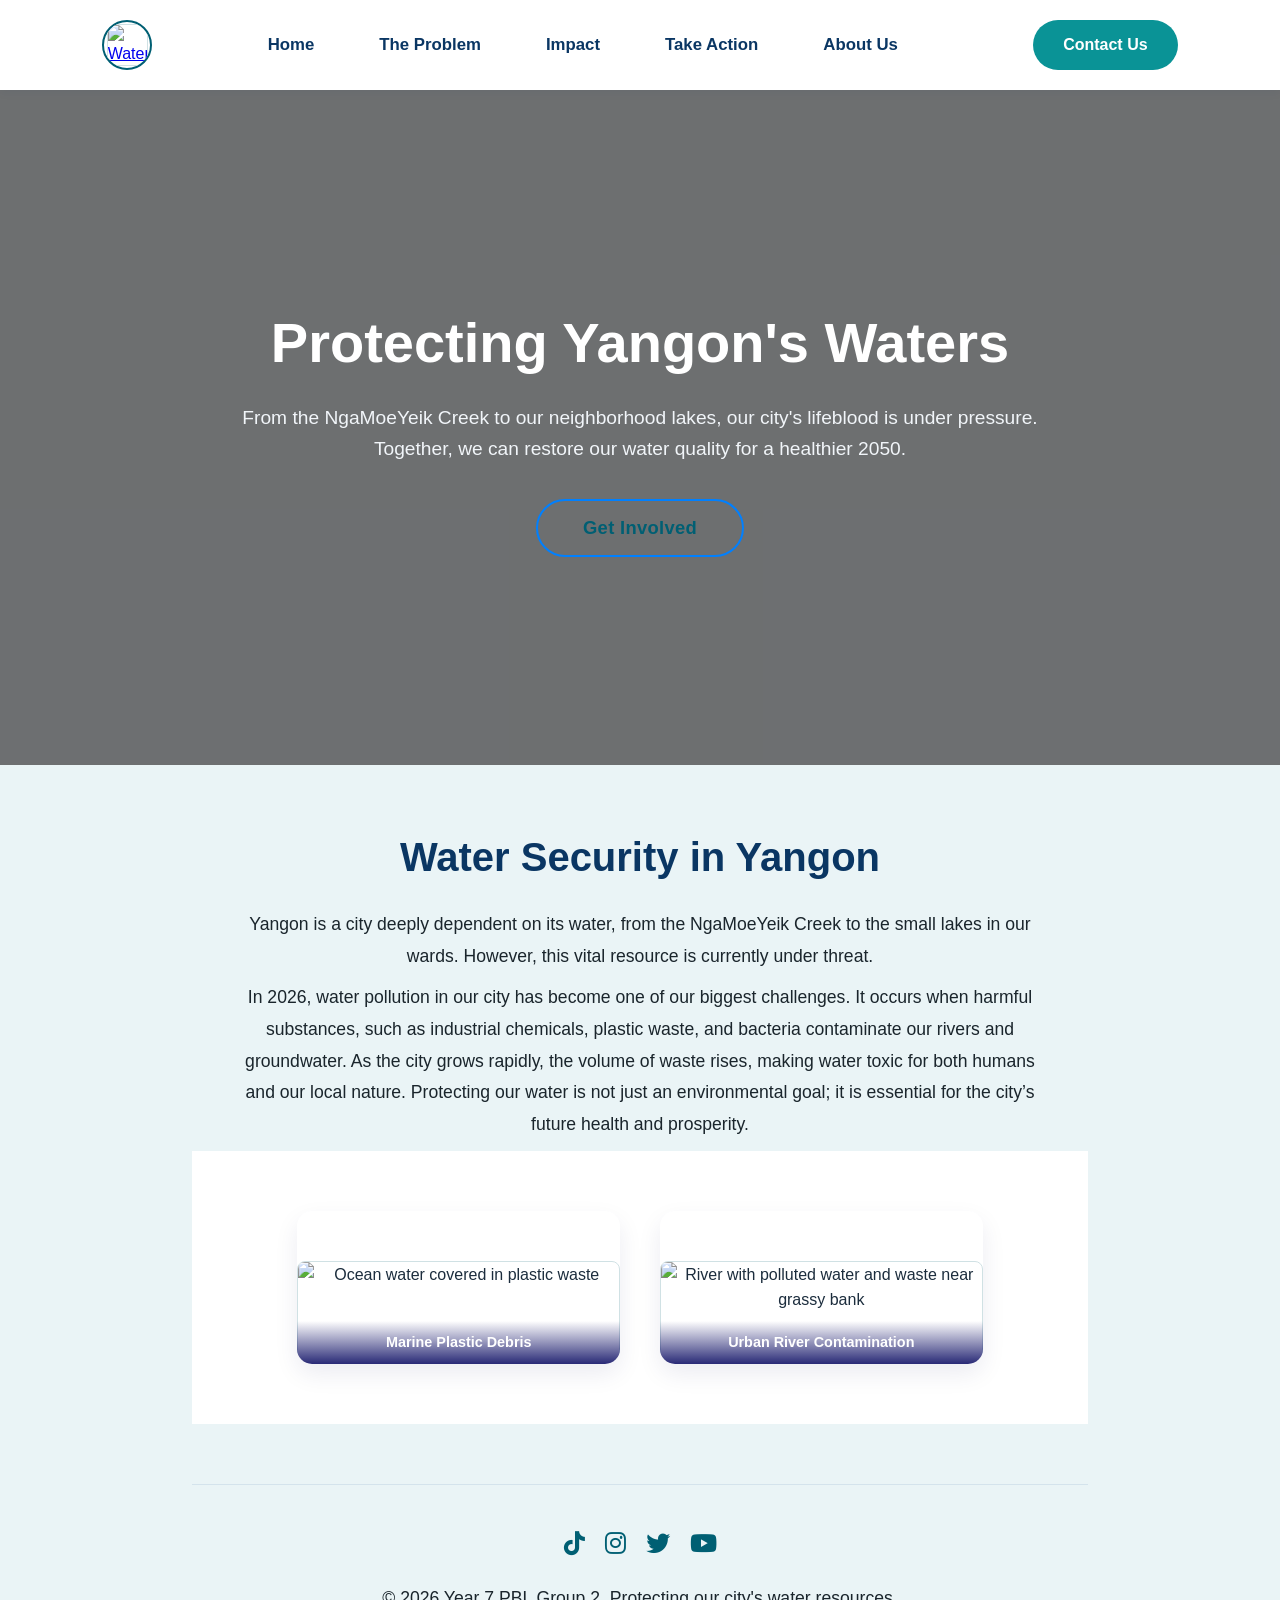
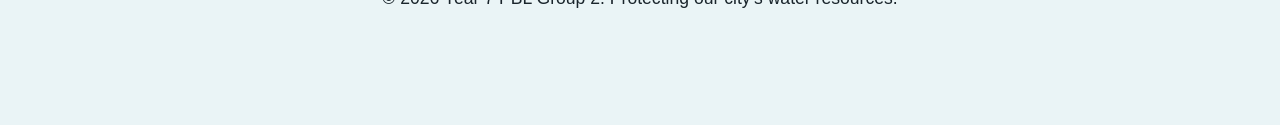
==== index.html @ c364b118 "Add files via upload" ====
<!DOCTYPE html>
<html lang="en">
<head>
    <meta charset="UTF-8">
    <meta name="viewport" content="width=device-width, initial-scale=1.0">
    <title>Water Pollution</title>
    <link rel="stylesheet" href="style.css" />
    <link rel="stylesheet" href="https://cdnjs.cloudflare.com/ajax/libs/font-awesome/6.4.0/css/all.min.css" />
</head>
<body>

    <nav class="navbar">
        <a href="index.html" class="logo-circle">
            <img src="Image.jpg" alt="Waterguards Logo" class="logo-img">
        </a>

        <div class="nav-links">
            <a href="index.html">Home</a>
            <a href="problem.html">The Problem</a>
            <a href="impact.html">Impact</a>
            <a href="action.html">Take Action</a>
            <a href="about-us.html">About Us</a>
        </div>
        <a href="contact.html" class="cta-button">Contact Us</a>
    </nav>

<header class="hero-section">

    <div class="hero-overlay">
        <div class="hero-content">
            <h1>Protecting Yangon's Waters</h1>
            <p>From the NgaMoeYeik Creek to our neighborhood lakes, our city's lifeblood is under pressure. Together, we can restore our water quality for a healthier 2050.</p>
            
            <div class="hero-buttons">
                <label for="modal-toggle" class="btn secondary">Get Involved</label>
            </div>
        </div>
    </div>
    
    <input type="checkbox" id="modal-toggle" class="modal-checkbox">

    <div class="modal">
        <div class="modal-content">
            <label for="modal-toggle" class="close">&times;</label>
            
            <h2>Sign In / Sign Up</h2>
            <form>
                <input type="email" placeholder="Email Address" required>
                <input type="password" placeholder="Password" required>
                <button type="submit" class="btn">Submit</button>
            </form>
        </div>
    </div>

</header>

    <section class="yangon-context">
        <h2>Water Security in Yangon</h2>
        <p>Yangon is a city deeply dependent on its water, from the NgaMoeYeik Creek to the small lakes in our wards. However, this vital resource is currently under threat.</p>
        <p>In 2026, water pollution in our city has become one of our biggest challenges. It occurs when harmful substances, such as industrial chemicals, plastic waste, and bacteria contaminate our rivers and groundwater. As the city grows rapidly, the volume of waste rises, making water toxic for both humans and our local nature. Protecting our water is not just an environmental goal; it is essential for the city’s future health and prosperity.</p>
        </div>
    </div>

    <section class="pollution-gallery">
    <div class="gallery-wrapper">
        
        <div class="gallery-item">
            <img src="https://i.pinimg.com/1200x/51/f4/e3/51f4e3aa4b358400df743735cdded271.jpg" alt="Ocean water covered in plastic waste" class="gallery-image">
            <div class="image-label">Marine Plastic Debris</div>
        </div>
        
        <div class="gallery-item">
            <img src="https://i.pinimg.com/736x/75/84/f1/7584f1c8b7a0b42610ab12e9f78e097f.jpg" alt="River with polluted water and waste near grassy bank" class="gallery-image">
            <div class="image-label">Urban River Contamination</div>
        </div>
        
    </div>
</section>

    <footer class="footer">
        <div class="social-links">
            <a href="https://www.tiktok.com/" target="_blank" aria-label="TikTok"><i class="fab fa-tiktok"></i></a>
            <a href="https://www.instagram.com/" target="_blank" aria-label="Instagram"><i class="fab fa-instagram"></i></a>
            <a href="https://x.com/" target="_blank" aria-label="Twitter"><i class="fab fa-twitter"></i></a>
            <a href="https://www.youtube.com/" target="_blank" aria-label="YouTube"><i class="fab fa-youtube"></i></a>
        </div>
        <p>&copy; 2026 Year 7 PBL Group 2. Protecting our city's water resources.</p>
    </footer>

</body>
</html>
---- style.css ----
/* Index /* 
* {
    margin: 0;
    padding: 0;
    box-sizing: border-box;
    font-family: 'Segoe UI', sans-serif;
    scroll-behavior: smooth;
}

body {
    line-height: 1.6;
    color: #1a252c;
    background-color: #f4f9fc;
}

/* --- Theme Colors --- */
:root {
    --primary-blue: #006673; 
    --primary-accent: #00a3b4; 
    --dark-blue: #03045e;
    --cta-green: #006673;
    --cta-hover: #005561; 
}

.navbar {
    display: flex;
    justify-content: space-between;
    align-items: center;
    padding: 10px 5%;
    background-color: #ffffff;
    box-shadow: 0 2px 10px rgba(3, 4, 94, 0.05); 
    position: sticky;
    top: 0;
    z-index: 1000;
}

.logo-circle {
    width: 50px;
    height: 50px;
    background-color: #ffffff;
    border-radius: 50%;
    border: 2px solid var(--primary-blue);
    display: flex;
    justify-content: center;
    align-items: center;
    overflow: hidden; 
    cursor: pointer;
    transition: transform 0.3s ease, border-color 0.3s ease;
}

.logo-circle:hover {
    transform: scale(1.1);
    border-color: var(--primary-accent);
}

.logo-img {
    max-width: 90%;
    max-height: 90%;
    object-fit: contain;
}

.navbar {
    display: flex;
    justify-content: space-between;
    align-items: center;
    padding: 20px 8%; 
    background-color: #ffffff;
    box-shadow: 0 2px 10px rgba(3, 4, 94, 0.05); 
    position: sticky;
    top: 0;
    z-index: 1000;
}

.nav-links {
    display: flex;
    gap: 45px; 
}

.nav-links a {
    text-decoration: none;
    color: var(--dark-blue); 
    font-weight: 600;
    font-size: 1.05rem; 
    transition: all 0.3s ease;
    padding: 5px 10px;
}

.nav-links a:hover {
    color: var(--primary-accent);
    transform: translateY(-2px);
}

.cta-button {
    background-color: var(--cta-green);
    color: #ffffff;
    padding: 12px 30px; 
    border: none;
    border-radius: 25px;
    cursor: pointer;
    font-weight: bold;
    margin-left: 20px;
}

@media (max-width: 600px) {
    .navbar {
        flex-direction: column;
        gap: 15px;
        padding: 1rem 5%;
    }
    .logo-circle {
        width: 40px;
        height: 40px;
    }
    .nav-links {
        flex-direction: column;
        align-items: center;
        gap: 10px;
    }
}

/* Header */
.hero-section {
    position: relative;
    width: 100%;
    min-height: 75vh;
    background-image: url('https://i.pinimg.com/1200x/fe/5a/a8/fe5aa83a6c1b85cbc295383f99c4b17a.jpg'); 
    background-size: cover;
    background-position: center;
}

.hero-overlay {
    position: absolute;
    top: 0; left: 0;
    width: 100%; height: 100%;
    background: rgba(0, 0, 0, 0.55); 
    display: flex;
    justify-content: center;
    align-items: center;
    padding: 20px;
}

.hero-content {
    max-width: 800px;
    text-align: center;
    display: flex;
    flex-direction: column;
    align-items: center;
}

.hero-content h1 {
    font-size: 3.5rem;
    color: #ffffff;
    margin-bottom: 15px;
    font-weight: 700;
}

.hero-content p {
    font-size: 1.2rem;
    color: #f1f5f9;
    line-height: 1.6;
    margin-bottom: 35px; 
}

.hero-buttons {
    display: block;
    width: 100%;
}

.btn.secondary {
    display: inline-block;
    background-color: var(--cta-green); 
    border: 2px solid var(--primary-accent);
    color: #ffffff;
    font-family: 'Segoe UI', Tahoma, Geneva, Verdana, sans-serif;
    font-weight: 600;
    font-size: 1.15rem;
    letter-spacing: 0.3px;
    padding: 12px 45px;
    border-radius: 50px; 
    text-align: center;
    text-decoration: none;
    cursor: pointer;
    transition: background-color 0.2s ease, transform 0.2s ease;
}

.btn.secondary:hover {
    background-color: var(--cta-hover);
    transform: scale(1.02); 
}

@media (max-width: 768px) {
    .hero-content h1 {
        font-size: 2.5rem;
    }
    .hero-content p {
        font-size: 1.05rem;
    }
}

.btn {
    padding: 12px 30px;
    font-size: 1rem;
    font-weight: 600;
    border-radius: 50px; 
    cursor: pointer;
    transition: all 0.3s ease;
    border: 2px solid var(--primary-blue);
}

.btn:first-child {
    background-color: var(--primary-blue);
    color: #ffffff;
}

.btn:first-child:hover {
    background-color: var(--primary-accent);
    border-color: var(--primary-accent);
    transform: translateY(-2px); 
    box-shadow: 0 4px 10px rgba(0, 102, 115, 0.3);
}

.btn.secondary {
    background-color: transparent;
    color: var(--primary-blue);
}

.btn.secondary:hover {
    background-color: var(--primary-blue);
    color: #ffffff;
    transform: translateY(-2px);
    box-shadow: 0 4px 10px rgba(0, 102, 115, 0.3);
}

.close {
    position: absolute;
    top: 10px; right: 15px;
    font-size: 20px;
    cursor: pointer;
}

.modal-checkbox {
    display: none;
}

.modal {
    display: none;
    position: fixed;
    top: 0; left: 0;
    width: 100%; height: 100%;
    background: rgba(3, 4, 94, 0.6); 
    z-index: 2000;
}

.modal-checkbox:checked + .modal {
    display: block;
}

.modal-content {
    background: #ffffff;
    margin: 10% auto;
    padding: 40px;
    width: 90%;
    max-width: 400px;
    border-radius: 15px;
    text-align: center;
    position: relative;
    box-shadow: 0 10px 30px rgba(3, 4, 94, 0.15); 
}

.close {
    position: absolute;
    top: 15px; right: 20px;
    font-size: 24px;
    cursor: pointer;
    color: var(--dark-blue);
}

.modal-content input {
    width: 100%;
    padding: 12px;
    margin: 10px 0;
    border: 1px solid #c8d7dd; 
    border-radius: 5px;
}

/* Sections */
.stats {
    display: flex;
    justify-content: space-between;
    padding: 60px 10%;
    gap: 20px;
}

.stat-card {
    flex: 1;
    text-align: center;
    padding: 30px;
    background: #ffffff; 
    border-radius: 10px;
    border-top: 5px solid var(--primary-accent);
    box-shadow: 0 4px 15px rgba(3, 4, 94, 0.04);
}

.yangon-context {
    padding: 60px 15%;
    background-color: #eaf4f6; 
    text-align: center;
}

.yangon-context h2 {
    font-size: 2.5rem;
    color: var(--dark-blue);
    margin-bottom: 20px;
}

.yangon-context p {
    font-size: 1.1rem;
    color: #1a252c;
    max-width: 800px;
    margin: 10px auto;
    line-height: 1.8;
}

.stat-card h3 { font-size: 2.5rem; color: var(--dark-blue); }

.pollution-gallery {
    padding: 60px 10%;
    background-color: #ffffff; 
}

.gallery-wrapper {
    display: flex;
    justify-content: center;
    gap: 40px; 
    flex-wrap: wrap;
}

.gallery-item {
    flex: 0 0 45%; 
    min-width: 280px; 
    position: relative;
    border-radius: 15px;
    overflow: hidden; 
    box-shadow: 0 10px 25px rgba(3, 4, 94, 0.08); 
    transition: all 0.4s ease-out; 
    background: #ffffff; 
}

.gallery-item:hover {
    transform: translateY(-8px) scale(1.02);
    box-shadow: 0 20px 40px rgba(0, 102, 115, 0.15); 
}

.gallery-image {
    width: 100%;
    height: 100%;
    object-fit: cover;
    display: block;
    transition: transform 0.4s ease-out;
}

.image-label {
    position: absolute;
    bottom: 0; left: 0; right: 0;
    padding: 10px 15px;
    background: linear-gradient(transparent, rgba(3, 4, 94, 0.85)); 
    color: #ffffff;
    font-size: 0.9rem;
    font-weight: 600;
}

/* Mobile */
@media (max-width: 768px) {
    .stats {
        flex-direction: column;
    }
    
    .stat-card {
        width: 100%;
    }

    .hero h1 {
        font-size: 2.5rem;
    }
}

/* Footer */
.footer {
    text-align: center;
    padding: 40px;
    margin-top: 50px;
    border-top: 1px solid #d0e1e4;
    font-size: 0.9rem;
    color: #3b4850;
}

.social-links {
    margin-bottom: 20px;
    display: flex;
    justify-content: center;
    gap: 20px;
}

.social-links a {
    color: var(--primary-blue); 
    font-size: 1.5rem;
    transition: transform 0.3s ease, color 0.3s ease;
}

.social-links a:hover {
    color: var(--primary-accent); 
    transform: scale(1.2);
}

/* Problem */
* {
    margin: 0;
    padding: 0;
    box-sizing: border-box;
    font-family: 'Segoe UI', sans-serif;
    scroll-behavior: smooth;
}

body {
    line-height: 1.6;
    color: #1a252c; 
    background-color: #f4f9fc; 
}

:root {
    --primary-blue: #006673; 
    --primary-accent: #00a3b4; 
    --dark-blue: #03045e; 
    --cta-green: #006673; 
    --cta-hover: #005561; 
}

.navbar {
    display: flex;
    justify-content: space-between;
    align-items: center;
    padding: 10px 5%;
    background-color: #ffffff;
    box-shadow: 0 2px 10px rgba(3, 4, 94, 0.05); 
    position: sticky;
    top: 0;
    z-index: 1000;
}

/* Circular Logo Container */
.logo-circle {
    width: 50px;
    height: 50px;
    background-color: #ffffff;
    border-radius: 50%;
    border: 2px solid var(--primary-blue);
    display: flex;
    justify-content: center;
    align-items: center;
    overflow: hidden; 
    cursor: pointer;
    transition: transform 0.3s ease, border-color 0.3s ease;
}

.logo-circle:hover {
    transform: scale(1.1);
    border-color: var(--primary-accent);
}

.logo-img {
    max-width: 90%; 
    max-height: 90%;
    object-fit: contain; 
}

.navbar {
    display: flex;
    justify-content: space-between;
    align-items: center;
    padding: 20px 8%; 
    background-color: #ffffff;
    box-shadow: 0 2px 10px rgba(3, 4, 94, 0.05); 
    position: sticky;
    top: 0;
    z-index: 1000;
}

.nav-links {
    display: flex;
    gap: 45px; 
}

.nav-links a {
    text-decoration: none;
    color: var(--dark-blue); 
    font-weight: 600;
    font-size: 1.05rem; 
    transition: all 0.3s ease;
    padding: 5px 10px;
}

.nav-links a:hover {
    color: var(--primary-accent);
    transform: translateY(-2px);
}

.cta-button {
    background-color: var(--cta-green);
    color: #ffffff;
    padding: 12px 30px; 
    border: none;
    border-radius: 25px;
    cursor: pointer;
    font-weight: bold;
    margin-left: 20px;
}

.cta-button:hover {
    background-color: var(--cta-hover);
}

@media (max-width: 600px) {
    .navbar {
        flex-direction: column;
        gap: 15px;
        padding: 1rem 5%;
    }
    .logo-circle {
        width: 40px;
        height: 40px;
    }
    .nav-links {
        flex-direction: column;
        align-items: center;
        gap: 10px;
    }
}
 
.section-theme {
    padding: 60px 10%;
    text-align: center;
    background-color: #ffffff;
}
 
.section-theme h2 {
    color: var(--dark-blue);       
    font-size: 2.2rem;        
    margin-bottom: 25px;
    font-weight: 700;
}
 
.section-theme p {
    color: #1a252c;
    font-size: 1.15rem;
    line-height: 1.8;
    max-width: 800px;        
    margin: 0 auto;          
}
 
.problem-container {
    padding: 80px 10%;
    background: #ffffff;
}
 
.header-content {
    text-align: center;
    margin-bottom: 50px;
}
 
.consequences-theme {
    background-color: #eaf4f6; 
    padding: 60px 10%;
    margin-top: 40px;
    border-radius: 10px;
}
 
.impact-grid {
    display: grid;
    grid-template-columns: repeat(auto-fit, minmax(280px, 1fr));
    gap: 30px;
    margin-top: 30px;
}
 
.impact-item {
    background: #ffffff;
    padding: 25px;
    border-radius: 15px;
    border: 1px solid #d0e1e4; 
}
 
.impact-item h4 {
    color: var(--primary-blue);
    margin-bottom: 10px;
}
 
/* Bento Grid Layout */
.bento-grid {
    display: grid;
    gap: 40px;
    grid-template-columns: repeat(auto-fit, minmax(350px, 1fr));
    padding: 100px;
}
 
.card {
    padding: 40px;
    margin-bottom: 20px;
}
 
/* Card Styling */
.card {
    background: #ffffff;
    padding: 30px;
    border-radius: 20px;
    border-left: 6px solid var(--primary-accent); /* Vibrant brand indicator */
    box-shadow: 0 10px 25px rgba(3, 4, 94, 0.06);
    transition: all 0.3s ease-in-out;
}
 
.card:hover {
    transform: translateY(-15px);
    box-shadow: 0 20px 30px rgba(0, 102, 115, 0.15);
    border-left-width: 12px;
}
 
.icon {
    font-size: 2.5rem;
    margin-bottom: 20px;
    display: block;
}
 
.card h3 {
    color: var(--dark-blue);
    margin-bottom: 15px;
    font-size: 1.4rem;
}
 
.card p {
    color: #3b4850; /* Hardened grey to ensure readability */
    font-size: 1rem;
    line-height: 1.7;
}
 
.reveal-card {
    opacity: 0;
    transform: translateY(30px);
    animation: fadeInUp 0.8s ease forwards;
}
 
.reveal-card:nth-child(1) { animation-delay: 0.2s; }
.reveal-card:nth-child(2) { animation-delay: 0.5s; }
.reveal-card:nth-child(3) { animation-delay: 0.8s; }
 
@keyframes fadeInUp {
    to {
        opacity: 1;
        transform: translateY(0);
    }
}
 
@media (max-width: 768px) {
    .bento-grid {
        gap: 20px;
    }
}
 
.gallery-container {
    padding: 60px 10%;
    background-color: #ffffff;
}
 
.gallery-container h2 {
    color: var(--dark-blue);
    text-align: center;
    margin-bottom: 40px;
}
 
.gallery-container p {
    text-align: center;
    color: #1a252c;
    max-width: 700px;
    margin: 0 auto 50px auto;
}
 
.evidence-gallery {
    display: flex;
    justify-content: center;
    gap: 30px;
}
 
.evidence-card {
    position: relative;
    width: 45%;
    max-width: 400px;
    border-radius: 20px;
    overflow: hidden;
    box-shadow: 0 10px 25px rgba(3, 4, 94, 0.1);
    transition: transform 0.3s ease;
}
 
.evidence-card img {
    width: 100%;
    height: 300px;
    object-fit: cover;
}
 
.evidence-card:hover {
    transform: translateY(-10px);
}
 
.caption-overlay {
    position: absolute;
    bottom: 0;
    left: 0;
    width: 100%;
    color: #ffffff;
    font-weight: bold;
    text-align: center;
    padding: 15px 0;
    background: linear-gradient(to top, rgba(3, 4, 94, 0.85), transparent); /* Rich navy base overlay gradient */
}
 
/* Footer */
.footer {
    text-align: center;
    padding: 40px;
    margin-top: 50px;
    border-top: 1px solid #d0e1e4;
    font-size: 0.9rem;
    color: #3b4850;
}

.social-links {
    margin-bottom: 20px;
    display: flex;
    justify-content: center;
    gap: 20px;
}

.social-links a {
    color: var(--primary-blue); 
    font-size: 1.5rem;
    transition: transform 0.3s ease, color 0.3s ease;
}

.social-links a:hover {
    color: var(--primary-accent); 
    transform: scale(1.2);
}

/* IMpact */
* {
    margin: 0;
    padding: 0;
    box-sizing: border-box;
    font-family: 'Segoe UI', sans-serif;
    scroll-behavior: smooth;
}

body {
    line-height: 1.6;
    color: #1a252c; 
    background-color: #f4f9fc;
}

:root {
    --primary-blue: #006673; 
    --primary-accent: #00a3b4; 
    --dark-blue: #03045e; 
    --cta-green: #006673;
    --cta-hover: #005561; 
}   

.navbar {
    display: flex;
    justify-content: space-between;
    align-items: center;
    padding: 10px 5%;
    background-color: #ffffff;
    box-shadow: 0 2px 10px rgba(3, 4, 94, 0.05); 
    position: sticky;
    top: 0;
    z-index: 1000;
}

.logo-circle {
    width: 50px;
    height: 50px;
    background-color: #fff;
    border-radius: 50%;
    border: 2px solid var(--primary-blue);
    display: flex;
    justify-content: center;
    align-items: center;
    overflow: hidden; 
    cursor: pointer;
    transition: transform 0.3s ease, border-color 0.3s ease;
}

.logo-circle:hover {
    transform: scale(1.1);
    border-color: var(--primary-accent); 
}

.logo-img {
    max-width: 90%; 
    max-height: 90%;
    object-fit: contain; 
}

.navbar {
    display: flex;
    justify-content: space-between;
    align-items: center;
    padding: 20px 8%; 
    background-color: #ffffff;
    box-shadow: 0 2px 10px rgba(3, 4, 94, 0.05); 
    position: sticky;
    top: 0;
    z-index: 1000;
}

.nav-links {
    display: flex;
    gap: 45px; 
}

.nav-links a {
    text-decoration: none;
    color: var(--dark-blue); 
    font-weight: 600;
    font-size: 1.05rem; 
    transition: all 0.3s ease;
    padding: 5px 10px;
}

.nav-links a:hover {
    color: var(--primary-accent);
    transform: translateY(-2px);
}

.cta-button {
    background-color: var(--cta-green);
    color: white;
    padding: 12px 30px; 
    border: none;
    border-radius: 25px;
    cursor: pointer;
    font-weight: bold;
    margin-left: 20px;
}

.cta-button:hover {
    background-color: var(--cta-hover);
}

/* --- Responsive View --- */
@media (max-width: 600px) {
    .navbar {
        flex-direction: column;
        gap: 15px;
        padding: 1rem 5%;
    }
    .logo-circle {
        width: 40px;
        height: 40px;
    }
    .nav-links {
        flex-direction: column;
        align-items: center;
        gap: 10px;
    }
}

body {
    background-color: #f4f9fc;
    font-family: 'Helvetica Neue', Arial, sans-serif;
    color: #1a252c;
}
 
.impact-section {
    max-width: 900px;
    margin: 50px auto;
    padding: 0 20px;
}
 
.river-header {
    margin-bottom: 60px;
    border-bottom: 2px solid #d0e1e4; 
    padding-bottom: 20px;
}
 
.river-header h1 {
    color: var(--dark-blue);
    font-size: 2.8rem;
    margin-bottom: 10px;
}
 
.impact-roadmap {
    display: flex;
    flex-direction: column;
    gap: 40px;
}
 
.step-item {
    display: flex;
    align-items: flex-start;
    gap: 30px;
    background: white;
    padding: 30px;
    border-radius: 8px;
    box-shadow: 5px 5px 0px var(--primary-blue); 
    border: 1px solid #d0e1e4;
    transition: transform 0.3s ease, box-shadow 0.3s ease;
}

.step-item:hover {
    transform: translateY(-10px); 
    box-shadow: 10px 10px 0px var(--primary-accent); 
    cursor: pointer;
}
 
.step-number {
    font-size: 3rem;
    font-weight: 900;
    color: var(--primary-accent);
    line-height: 1;
}
 
.step-content h3 {
    margin-top: 0;
    color: var(--dark-blue);
    font-size: 1.5rem;
    margin-bottom: 10px;
}
 
.step-content p {
    color: #3b4850; 
    line-height: 1.7;
    margin: 0;
}
 
@media (max-width: 600px) {
    .step-item {
        flex-direction: column;
        padding: 20px;
    }
    .step-number {
        font-size: 2rem;
    }
}

img {
    width: 100%;
    height: auto;
    border-radius: 8px;
    border: 1px solid #d0e1e4;
    margin: 50px 0; 
    transition: transform 0.4s ease, box-shadow 0.4s ease;
}

img:hover {
    transform: scale(1.02); 
    box-shadow: 0 15px 30px rgba(3, 4, 94, 0.15); 
    cursor: pointer;
}

.footer {
    text-align: center;
    padding: 40px;
    margin-top: 50px;
    border-top: 1px solid #d0e1e4;
    font-size: 0.9rem;
    color: #3b4850;
}

.social-links {
    margin-bottom: 20px;
    display: flex;
    justify-content: center;
    gap: 20px;
}

.social-links a {
    color: var(--primary-blue); 
    font-size: 1.5rem;
    transition: transform 0.3s ease, color 0.3s ease;
}

.social-links a:hover {
    color: var(--primary-accent); 
    transform: scale(1.2);
}

/* contact */
* {
    margin: 0;
    padding: 0;
    box-sizing: border-box;
    font-family: 'Segoe UI', sans-serif;
    scroll-behavior: smooth;
}

body {
    line-height: 1.6;
    color: #1a252c; 
    background-color: #f4f9fc; 
}

/* --- Theme Colors --- */
:root {
    --primary-blue: #006673; 
    --primary-accent: #00a3b4; 
    --dark-blue: #03045e; 
    --cta-green: #006673;
    --cta-hover: #005561; 
}   

/* --- Navbar Styles --- */
.navbar {
    display: flex;
    justify-content: space-between;
    align-items: center;
    padding: 10px 5%;
    background-color: #ffffff;
    box-shadow: 0 2px 10px rgba(3, 4, 94, 0.05);
    position: sticky;
    top: 0;
    z-index: 1000;
}

/* Circular Logo Container */
.logo-circle {
    width: 50px;
    height: 50px;
    background-color: #fff;
    border-radius: 50%;
    border: 2px solid var(--primary-blue);
    display: flex;
    justify-content: center;
    align-items: center;
    overflow: hidden; 
    cursor: pointer;
    transition: transform 0.3s ease, border-color 0.3s ease;
}

.logo-circle:hover {
    transform: scale(1.1);
    border-color: var(--primary-accent);
}

/* Logo image styles */
.logo-img {
    max-width: 90%; 
    max-height: 90%;
    object-fit: contain; 
}

.navbar {
    display: flex;
    justify-content: space-between;
    align-items: center;
    padding: 20px 8%; 
    background-color: #ffffff;
    box-shadow: 0 2px 10px rgba(3, 4, 94, 0.05); 
    position: sticky;
    top: 0;
    z-index: 1000;
}

.nav-links {
    display: flex;
    gap: 45px; 
}

.nav-links a {
    text-decoration: none;
    color: var(--dark-blue);
    font-weight: 600;
    font-size: 1.05rem; 
    transition: all 0.3s ease;
    padding: 5px 10px;
}

.nav-links a:hover {
    color: var(--primary-accent);
    transform: translateY(-2px);
}

.cta-button {
    background-color: var(--cta-green);
    color: white;
    padding: 12px 30px; 
    border: none;
    border-radius: 25px;
    cursor: pointer;
    font-weight: bold;
    margin-left: 20px;
}

/* --- Responsive View --- */
@media (max-width: 600px) {
    .navbar {
        flex-direction: column;
        gap: 15px;
        padding: 1rem 5%;
    }
    .logo-circle {
        width: 40px;
        height: 40px;
    }
    .nav-links {
        flex-direction: column;
        align-items: center;
        gap: 10px;
    }
}

.contact-page-wrapper {
    padding: 60px 8%;
    min-height: 80vh;
    display: flex;
    align-items: center;
    justify-content: center;
}

.contact-flex-container {
    display: flex;
    gap: 50px;
    width: 100%;
    max-width: 1100px;
}

/* Info Side */
.contact-info {
    flex: 1;
}

.contact-info h1 {
    color: var(--dark-blue);
    font-size: 3rem;
    margin-bottom: 20px;
}

.info-item {
    display: flex;
    gap: 15px;
    margin-top: 30px;
}

.info-item i {
    color: var(--primary-accent);
    font-size: 1.5rem;
    margin-top: 5px;
}

.info-item h3 { color: var(--dark-blue); margin-bottom: 2px; }

/* Form Card */
.contact-form-card {
    flex: 1;
    background: white;
    padding: 40px;
    border-radius: 20px;
    box-shadow: 0 10px 30px rgba(3, 4, 94, 0.06); 
}

.form-group { margin-bottom: 20px; }
.form-group label { display: block; font-weight: 600; margin-bottom: 8px; color: #3b4850; } 

.full-width { width: 100%; text-align: center; padding: 15px; }

.success-screen {
    display: none;
    width: 100%;
}

#success:target {
    display: flex;
    justify-content: center;
    align-items: center;
    position: fixed;
    top: 0; left: 0;
    width: 100%; height: 100%;
    background-color: #eaf4f6;
    z-index: 2000;
}

#success:target ~ #contact-main {
    display: none;
}

.success-card {
    background: white;
    padding: 50px;
    border-radius: 40px;
    text-align: center;
    box-shadow: 0 20px 40px rgba(3, 4, 94, 0.1);
    max-width: 450px;
    width: 90%;
}

.success-logo-circle {
    width: 140px; height: 140px;
    border: 5px solid var(--primary-accent); 
    border-radius: 50%;
    margin: 0 auto 30px;
    display: flex;
    justify-content: center;
    align-items: center;
}

.success-logo-img {
    width: 70%;
    height: auto;
}

.success-btn {
    display: inline-block;
    background-color: var(--primary-blue); 
    color: white;
    padding: 15px 40px;
    border-radius: 50px;
    text-decoration: none;
    font-weight: bold;
    margin-top: 20px;
    transition: background-color 0.2s ease;
}

.success-btn:hover {
    background-color: var(--cta-hover);
}

.contact-page-wrapper {
    padding: 80px 10%;
}

.contact-flex-container {
    display: flex;
    gap: 50px;
}

.contact-form-card {
    flex: 1;
    background: white;
    padding: 30px;
    border-radius: 20px;
    box-shadow: 0 5px 15px rgba(3, 4, 94, 0.06);
}

.full-width {
    display: block;
    text-align: center;
    width: 100%;
    text-decoration: none;
}

@keyframes fadeIn {
    from { opacity: 0; transform: translateY(20px); }
    to { opacity: 1; transform: translateY(0); }
}

/* --- Mobile Responsive --- */
@media (max-width: 900px) {
    .contact-flex-container { flex-direction: column; }
    .contact-info { text-align: center; }
    .info-item { justify-content: center; }
}

/* Footer */
.footer {
    text-align: center;
    padding: 40px;
    margin-top: 50px;
    border-top: 1px solid #d0e1e4; 
    font-size: 0.9rem;
    color: #3b4850;
}

.social-links {
    margin-bottom: 20px;
    display: flex;
    justify-content: center;
    gap: 20px;
}

.social-links a {
    color: var(--primary-blue); 
    font-size: 1.5rem;
    transition: transform 0.3s ease, color 0.3s ease;
}

.social-links a:hover {
    color: var(--primary-accent); 
    transform: scale(1.2);
}

/* action */
* {
    margin: 0;
    padding: 0;
    box-sizing: border-box;
    font-family: 'Segoe UI', sans-serif;
    scroll-behavior: smooth;
}

body {
    line-height: 1.6;
    color: #1c2d3d;
    background-color: #f2f7fa;
}

/* --- Theme Colors --- */
:root {
    --primary-blue: #005f73; 
    --primary-accent: #0080ff; 
    --dark-blue: #0a3663; 
    --cta-green: #0a9396;
    --cta-hover: #005f73; 
}   

/* --- Navbar Styles --- */
.navbar {
    display: flex;
    justify-content: space-between;
    align-items: center;
    padding: 20px 8%; 
    background-color: #ffffff;
    box-shadow: 0 2px 10px rgba(10, 54, 99, 0.06);
    position: sticky;
    top: 0;
    z-index: 1000;
}

.logo-circle {
    width: 50px;
    height: 50px;
    background-color: #fff;
    border-radius: 50%;
    border: 2px solid var(--primary-blue);
    display: flex;
    justify-content: center;
    align-items: center;
    overflow: hidden;
    cursor: pointer;
    transition: transform 0.3s ease, border-color 0.3s ease;
}

.logo-circle:hover {
    transform: scale(1.1);
    border-color: var(--primary-accent);
}

.logo-img {
    max-width: 90%;
    max-height: 90%;
    object-fit: contain; 
}

.nav-links {
    display: flex;
    gap: 45px; 
}

.nav-links a {
    text-decoration: none;
    color: var(--dark-blue);
    font-weight: 600;
    font-size: 1.05rem; 
    transition: all 0.3s ease;
    padding: 5px 10px;
}

.nav-links a:hover {
    color: var(--primary-accent);
    transform: translateY(-2px);
}

.cta-button {
    background-color: var(--cta-green);
    color: white;
    padding: 12px 30px; 
    border: none;
    border-radius: 25px;
    cursor: pointer;
    font-weight: bold;
    margin-left: 20px;
    text-decoration: none;
}

.hero-pollution-section {
    width: 100%;
    min-height: 90vh;
    padding: 60px 8%;
    display: flex;
    justify-content: center;
    align-items: center;
    background: linear-gradient(135deg, #0a3663 0%, #005f73 100%);
}

.content-card {
    background: rgba(255, 255, 255, 0.98);
    padding: 50px;
    border-radius: 24px;
    max-width: 900px;
    width: 100%;
    box-shadow: 0 20px 40px rgba(10, 54, 99, 0.15);
    border: 1px solid rgba(255, 255, 255, 0.8);
    animation: fadeIn 0.6s ease-out;
}

.content-card h1 {
    text-align: left;
    color: var(--dark-blue);
    font-size: 2.6rem;
    font-weight: 800;
    margin: 0 0 35px 0;
    letter-spacing: -0.5px;
}

details {
    background: #ffffff;
    margin-bottom: 16px;
    padding: 18px 24px;
    border-radius: 14px;
    border: 1px solid #d4e3ec;
    transition: all 0.3s cubic-bezier(0.25, 0.8, 0.25, 1);
}

details:hover {
    transform: translateY(-2px);
    box-shadow: 0 6px 15px rgba(0, 128, 255, 0.08);
    border-color: var(--primary-accent);
}

details[open] {
    border-color: var(--primary-accent);
    box-shadow: 0 8px 20px rgba(10, 54, 99, 0.06);
    padding-bottom: 24px;
}

summary {
    font-size: 1.2rem;
    font-weight: 700;
    color: var(--dark-blue);
    cursor: pointer;
    list-style: none;
    display: flex;
    justify-content: space-between;
    align-items: center;
    outline: none;
    user-select: none;
}

summary::after {
    content: '';
    width: 0;
    height: 0;
    border-top: 6px solid var(--primary-accent);
    border-left: 5px solid transparent;
    border-right: 5px solid transparent;
    transition: transform 0.3s ease;
}

details[open] summary::after {
    transform: rotate(-180deg);
}

summary::-webkit-details-marker {
    display: none;
}

details p {
    margin-top: 15px;
    padding-top: 15px;
    border-top: 1px solid #e3edf3;
    color: #2b3a4a;
    font-size: 1.05rem;
    line-height: 1.7;
}

.video-split-layout {
    display: flex;
    gap: 25px;
    margin-top: 15px;
    padding-top: 15px;
    border-top: 1px solid #e3edf3;
}

.video-player-box {
    flex: 1;
    min-width: 280px;
}

.video-player-box video {
    width: 100%;
    height: auto;
    display: block;
    border-radius: 12px;
    box-shadow: 0 4px 15px rgba(10, 54, 99, 0.15);
    background-color: #000000;
}

.video-text-box {
    flex: 1.2;
    min-width: 280px;
}

.video-text-box h4 {
    color: var(--dark-blue);
    font-size: 1.25rem;
    margin-bottom: 8px;
    font-weight: 700;
}

.video-text-box p {
    margin-top: 0;
    padding-top: 0;
    border-top: none;
    font-size: 1rem;
    color: #2b3a4a;
    margin-bottom: 12px;
}

.video-text-box ul {
    padding-left: 20px;
    font-size: 0.95rem;
    color: #3b4d61;
}

.video-text-box ul li {
    margin-bottom: 6px;
}

.success-screen { display: none; width: 100%; }
#success:target {
    display: flex; justify-content: center; align-items: center;
    position: fixed; top: 0; left: 0; width: 100%; height: 100%;
    background-color: #e3eff5; z-index: 2000;
}
#success:target ~ #contact-main { display: none; }
.success-card {
    background: white; padding: 50px; border-radius: 40px;
    text-align: center; box-shadow: 0 20px 40px rgba(10, 54, 99, 0.1);
    max-width: 450px; width: 90%;
}

@keyframes fadeIn {
    from { opacity: 0; transform: translateY(20px); }
    to { opacity: 1; transform: translateY(0); }
}

@media (max-width: 768px) {
    .navbar {
        flex-direction: column;
        gap: 15px;
        padding: 1rem 5%;
    }
    .nav-links {
        flex-direction: column;
        align-items: center;
        gap: 10px;
    }
    .hero-pollution-section {
        padding: 40px 20px;
    }
    .content-card {
        padding: 30px 20px;
        border-radius: 18px;
    }
    .content-card h1 {
        font-size: 1.9rem;
        margin-bottom: 25px;
    }
    summary {
        font-size: 1.05rem;
    }
    .video-split-layout {
        flex-direction: column;
        gap: 20px;
    }
}

/* Footer Section */
.footer {
    text-align: center;
    padding: 40px;
    margin-top: 50px;
    border-top: 1px solid #d4e3ec;
    font-size: 0.9rem;
    color: #3b4850;
}

.social-links {
    margin-bottom: 20px;
    display: flex;
    justify-content: center;
    gap: 20px;
}

.social-links a {
    color: var(--primary-blue); 
    font-size: 1.5rem;
    transition: transform 0.3s ease, color 0.3s ease;
}

.social-links a:hover {
    color: var(--primary-accent); 
    transform: scale(1.2);
}

/* about us */
* {
    margin: 0;
    padding: 0;
    box-sizing: border-box;
    font-family: 'Segoe UI', sans-serif;
    scroll-behavior: smooth;
}

body {
    line-height: 1.6;
    color: #1c2d3d; 
    background-color: #f2f7fa; 
}

/* --- Theme Colors --- */
:root {
    --primary-blue: #005f73; 
    --primary-accent: #0080ff; 
    --dark-blue: #0a3663; 
    --cta-green: #0a9396;
    --cta-hover: #005f73; 
}   

/* --- Navbar Styles --- */
.navbar {
    display: flex;
    justify-content: space-between;
    align-items: center;
    padding: 20px 8%; 
    background-color: #ffffff;
    box-shadow: 0 2px 10px rgba(10, 54, 99, 0.06); 
    position: sticky;
    top: 0;
    z-index: 1000;
}

.logo-circle {
    width: 50px;
    height: 50px;
    background-color: #fff;
    border-radius: 50%;
    border: 2px solid var(--primary-blue);
    display: flex;
    justify-content: center;
    align-items: center;
    overflow: hidden;
    cursor: pointer;
    transition: transform 0.3s ease, border-color 0.3s ease;
}

.logo-circle:hover {
    transform: scale(1.1);
    border-color: var(--primary-accent);
}

.logo-img {
    max-width: 90%;
    max-height: 90%;
    object-fit: contain; 
}

.nav-links {
    display: flex;
    gap: 45px; 
}

.nav-links a {
    text-decoration: none;
    color: var(--dark-blue);
    font-weight: 600;
    font-size: 1.05rem; 
    transition: all 0.3s ease;
    padding: 5px 10px;
}

.nav-links a:hover {
    color: var(--primary-accent);
    transform: translateY(-2px);
}

.cta-button {
    background-color: var(--cta-green);
    color: white;
    padding: 12px 30px; 
    border: none;
    border-radius: 25px;
    cursor: pointer;
    font-weight: bold;
    margin-left: 20px;
}

.cta-button:hover {
    background-color: var(--cta-hover);
}

/* --- Container View Layouts --- */
.about-container {
    padding: 60px 8%;
    max-width: 1200px;
    margin: 0 auto;
}

.about-header {
    text-align: center;
    margin-bottom: 40px;
}

.about-header h1 {
    color: var(--dark-blue);
    font-size: 2.8rem;
    margin-bottom: 15px;
}

.about-header h2 {
    color: var(--dark-blue);
    font-size: 2.2rem;
    margin-bottom: 10px;
}

.about-header p {
    max-width: 700px;
    margin: 0 auto;
    font-size: 1.15rem;
    color: #43586c;
}

.aim-section {
    display: flex;
    gap: 30px;
    margin: 40px 0;
    flex-wrap: wrap;
}

.aim-card {
    background: #ffffff;
    flex: 1;
    min-width: 280px;
    padding: 35px;
    border-radius: 18px;
    box-shadow: 0 10px 25px rgba(10, 54, 99, 0.05);
    border: 1px solid #d4e3ec;
    text-align: center;
    transition: transform 0.3s ease;
}

.aim-card:hover {
    transform: translateY(-5px);
    border-color: var(--primary-accent);
}

.aim-icon {
    font-size: 2.5rem;
    color: var(--primary-accent);
    margin-bottom: 15px;
}

.aim-card h2 {
    color: var(--dark-blue);
    font-size: 1.6rem;
    margin-bottom: 12px;
}

.aim-card p {
    color: #43586c;
    font-size: 1rem;
    line-height: 1.6;
}

.team-grid {
    display: flex;
    justify-content: center;
    gap: 30px;
    flex-wrap: wrap;
    margin-top: 30px;
}

.team-card {
    background: #ffffff;
    padding: 40px 25px;
    border-radius: 18px;
    width: 300px;
    text-align: center;
    box-shadow: 0 10px 25px rgba(10, 54, 99, 0.04);
    border: 1px solid #d4e3ec;
    transition: transform 0.3s ease, box-shadow 0.3s ease;
}

.team-card:hover {
    transform: translateY(-10px);
    box-shadow: 0 15px 30px rgba(10, 54, 99, 0.1);
    border-color: var(--primary-accent);
}

.member-image-circle {
    width: 130px;
    height: 130px;
    margin: 0 auto 20px auto;
    border-radius: 50%; 
    overflow: hidden;   
    border: 3px solid var(--primary-accent); 
    display: flex;
    justify-content: center;
    align-items: center;
    background-color: #e6f0f5;
}

.member-image-circle img {
    width: 100%;
    height: 100%;
    object-fit: cover; 
    display: block;
}

.team-card h3 {
    color: var(--dark-blue);
    font-size: 1.25rem;
    margin-bottom: 4px;
}

.role {
    color: var(--primary-blue);
    font-weight: 700;
    margin-bottom: 15px;
    text-transform: uppercase;
    font-size: 0.85rem;
    letter-spacing: 1px;
}

.team-card p:not(.role) {
    color: #43586c;
    font-size: 0.95rem;
    line-height: 1.6;
}

@media (max-width: 768px) {
    .navbar {
        flex-direction: column;
        gap: 15px;
        padding: 1rem 5%;
    }
    .nav-links {
        flex-direction: column;
        align-items: center;
        gap: 10px;
    }
    .about-container {
        padding: 40px 20px;
    }
    .about-header h1 {
        font-size: 2.1rem;
    }
    .aim-section {
        flex-direction: column;
    }
    .team-card {
        width: 100%;
        max-width: 350px;
    }
}

/* Footer Section */
.footer {
    text-align: center;
    padding: 40px;
    margin-top: 60px;
    border-top: 1px solid #d4e3ec;
    font-size: 0.9rem;
    color: #526b82;
}

.social-links {
    margin-bottom: 20px;
    display: flex;
    justify-content: center;
    gap: 20px;
}

.social-links a {
    color: var(--primary-blue); 
    font-size: 1.5rem;
    transition: transform 0.3s ease, color 0.3s ease;
}

.social-links a:hover {
    color: var(--primary-accent); 
    transform: scale(1.2);
}
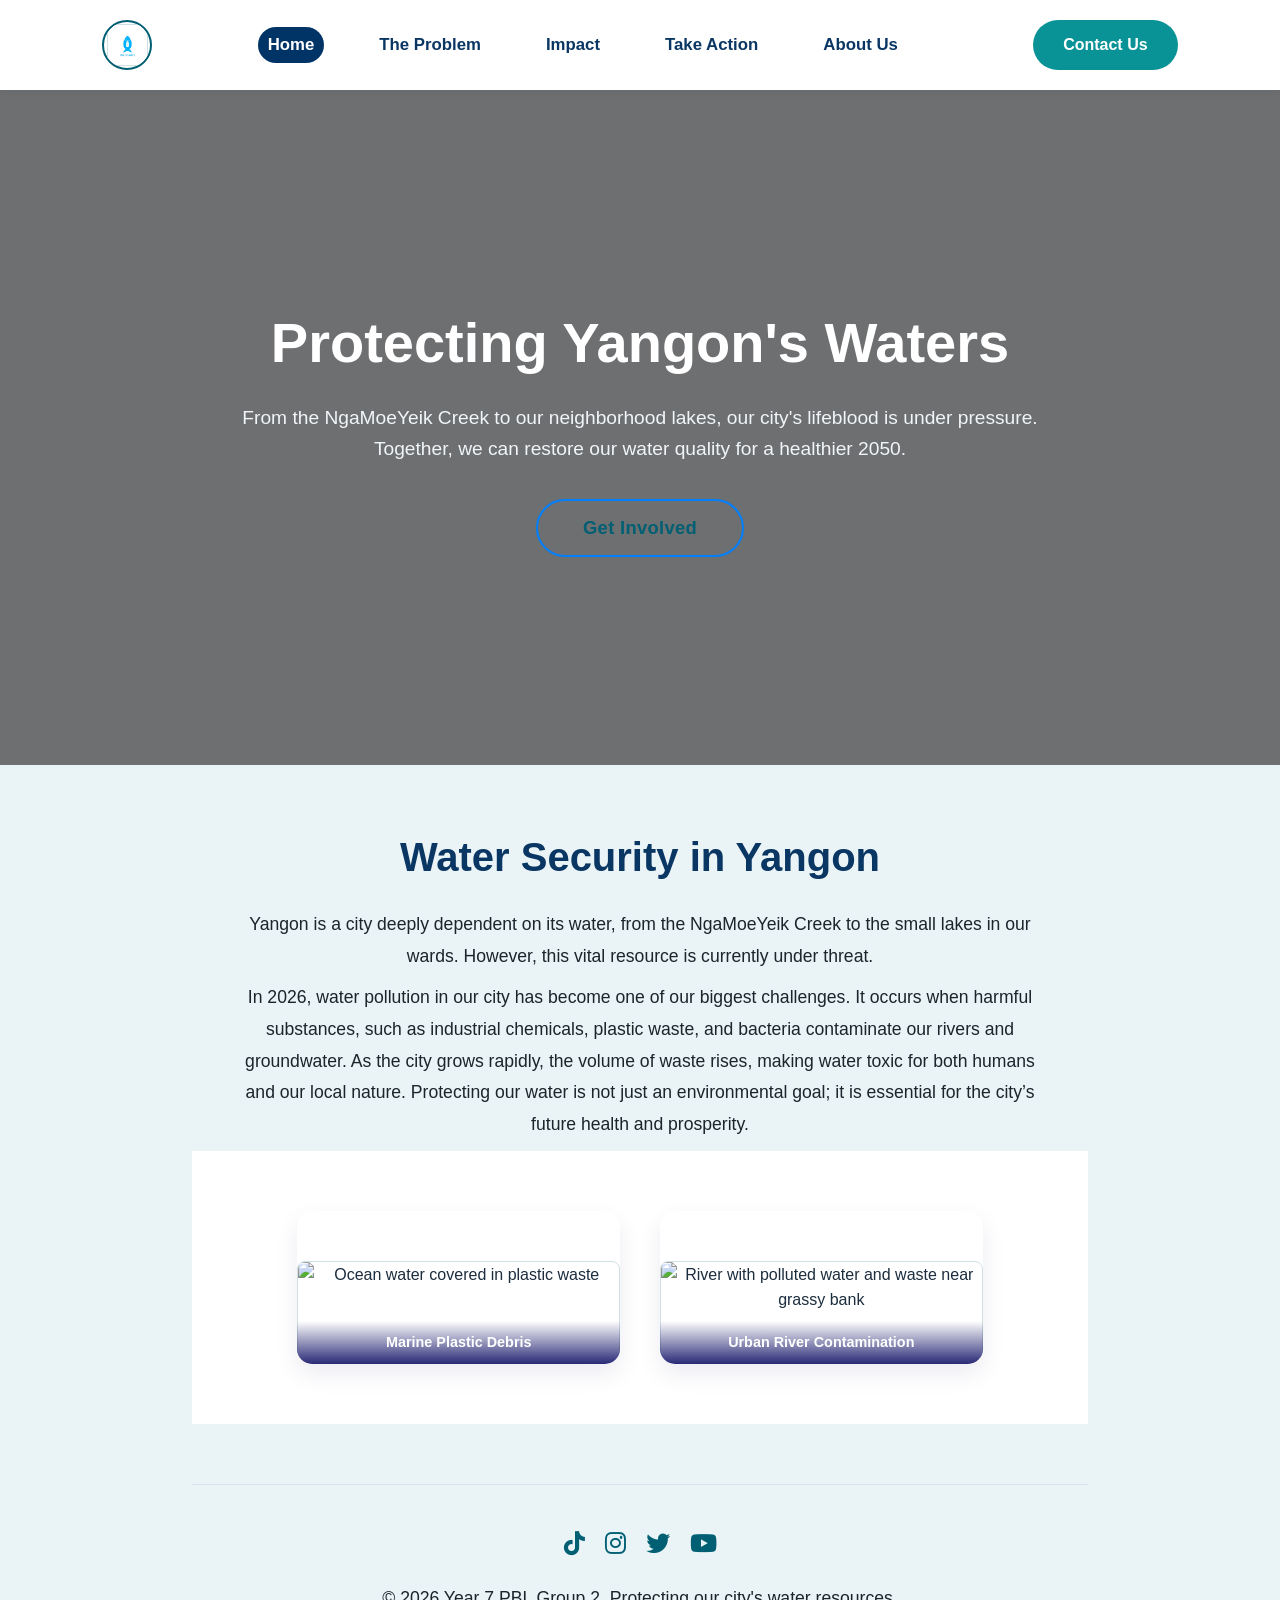
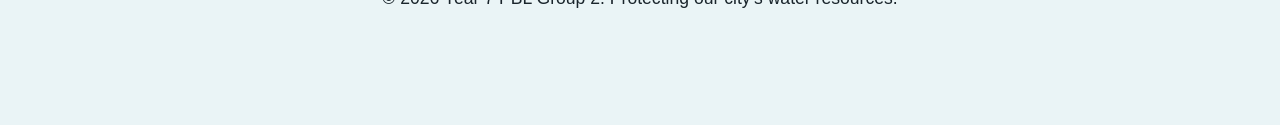
==== commit 44f137db: "Add files via upload" ====
--- a/index.html
+++ b/index.html
@@ -6,6 +6,7 @@
     <title>Water Pollution</title>
     <link rel="stylesheet" href="style.css" />
     <link rel="stylesheet" href="https://cdnjs.cloudflare.com/ajax/libs/font-awesome/6.4.0/css/all.min.css" />
+    <link rel="icon" type="image/jpeg" href="Image.jpg">
 </head>
 <body>
 
@@ -15,7 +16,7 @@
         </a>
 
         <div class="nav-links">
-            <a href="index.html">Home</a>
+            <a href="index.html" class="active">Home</a>
             <a href="problem.html">The Problem</a>
             <a href="impact.html">Impact</a>
             <a href="action.html">Take Action</a>
--- a/style.css
+++ b/style.css
@@ -1,4 +1,4 @@
-/* Index /* 
+/* Index */
 * {
     margin: 0;
     padding: 0;
@@ -22,18 +22,6 @@
     --cta-hover: #005561; 
 }
 
-.navbar {
-    display: flex;
-    justify-content: space-between;
-    align-items: center;
-    padding: 10px 5%;
-    background-color: #ffffff;
-    box-shadow: 0 2px 10px rgba(3, 4, 94, 0.05); 
-    position: sticky;
-    top: 0;
-    z-index: 1000;
-}
-
 .logo-circle {
     width: 50px;
     height: 50px;
@@ -74,6 +62,7 @@
 .nav-links {
     display: flex;
     gap: 45px; 
+    align-items: center; 
 }
 
 .nav-links a {
@@ -82,12 +71,18 @@
     font-weight: 600;
     font-size: 1.05rem; 
     transition: all 0.3s ease;
-    padding: 5px 10px;
+    padding: 8px 16px; 
+    border-radius: 20px; 
 }
 
 .nav-links a:hover {
     color: var(--primary-accent);
     transform: translateY(-2px);
+}
+
+.nav-links a.active {
+    background-color: #003366 !important; 
+    color: #ffffff !important;
 }
 
 .cta-button {
